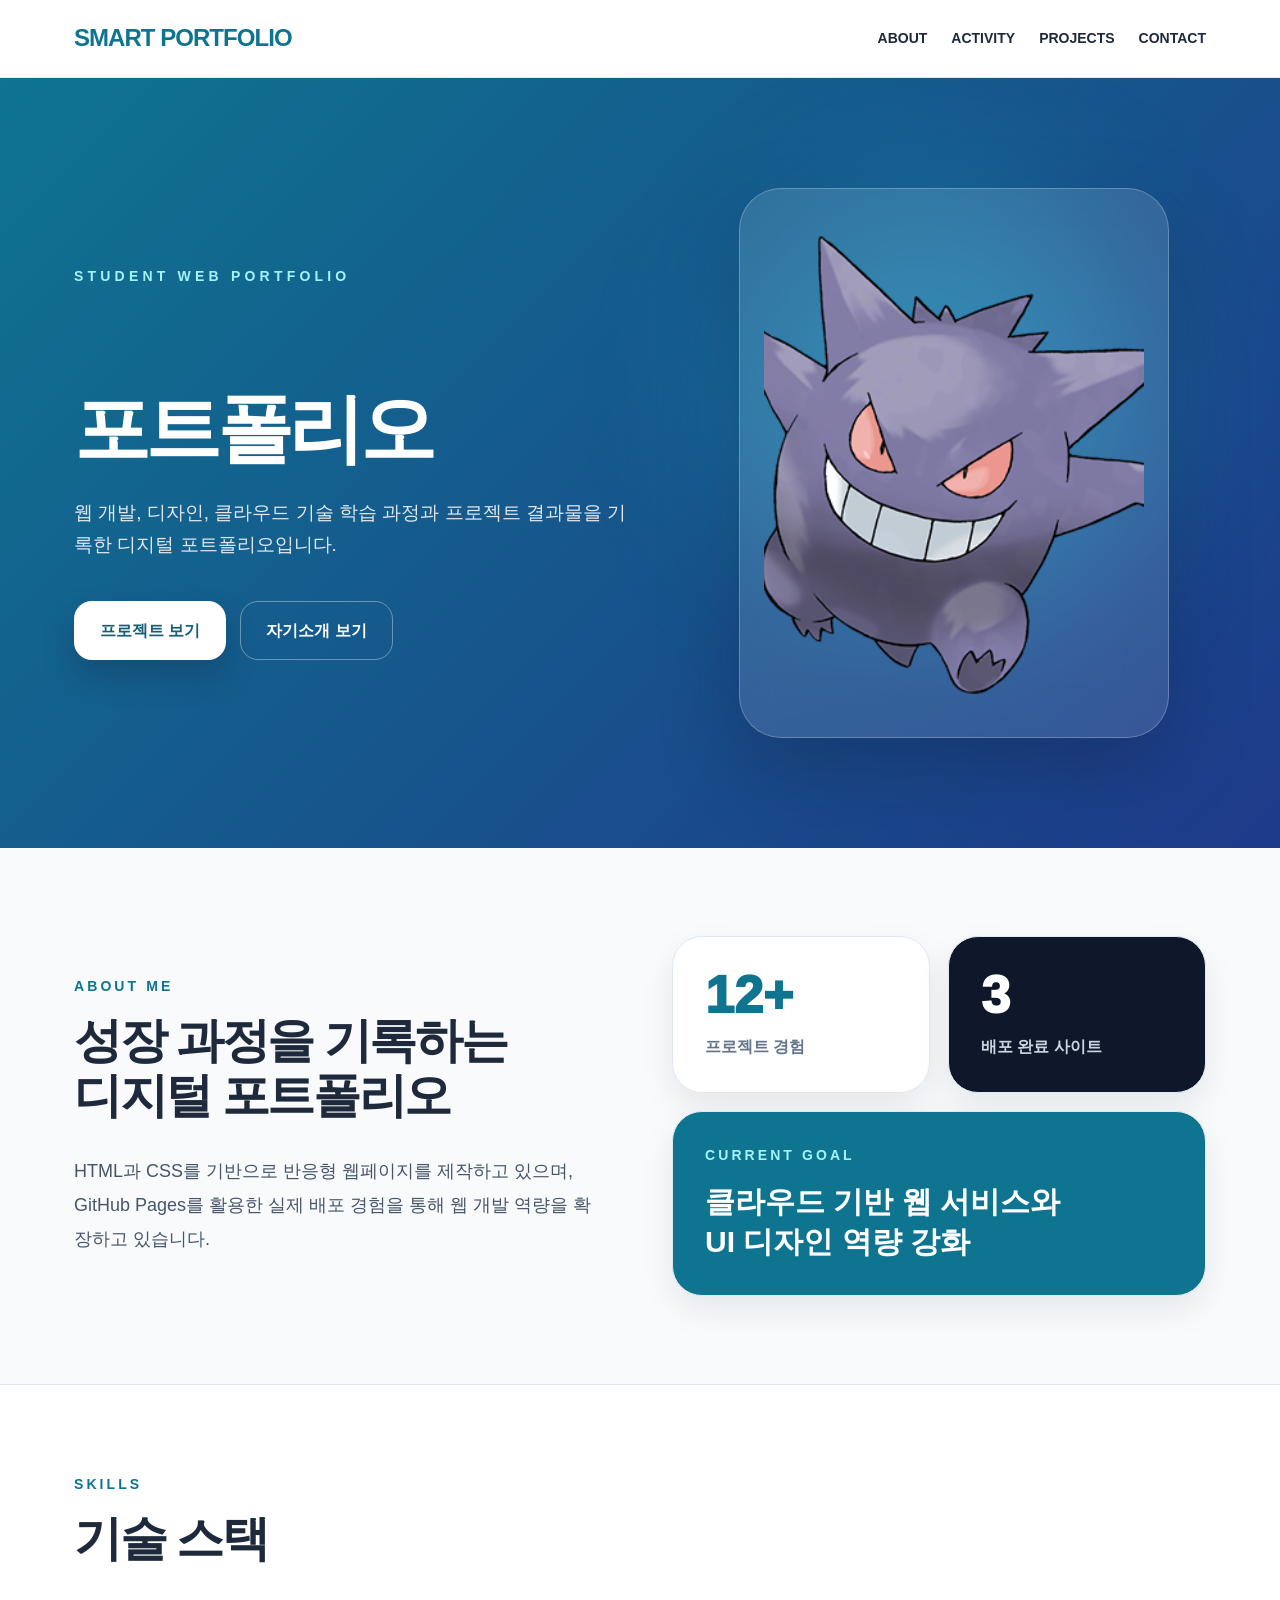
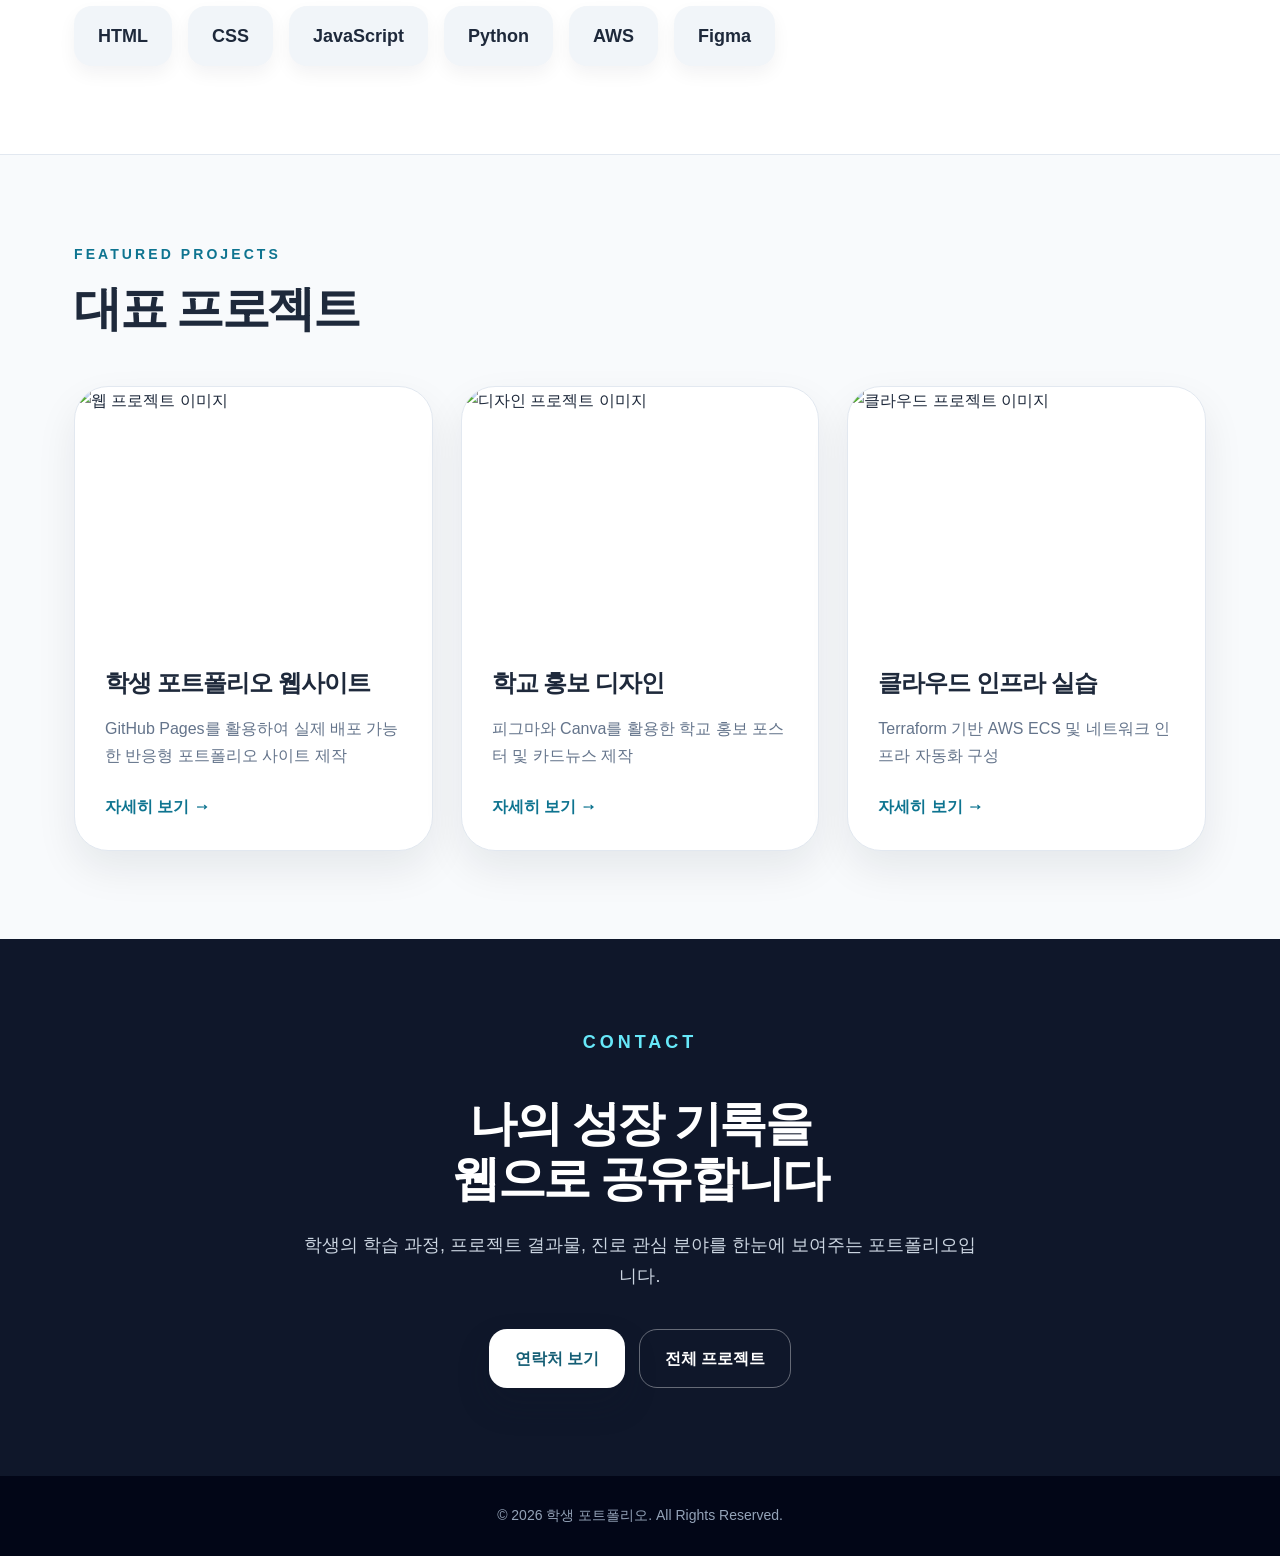
==== index.html @ df146b20 "Add files via upload" ====
<!DOCTYPE html>
<html lang="ko">
<head>
  <meta charset="UTF-8" />
  <meta name="viewport" content="width=device-width, initial-scale=1.0" />
  <title>나만의 포트폴리오</title>
  <link rel="stylesheet" href="css/style.css" />
</head>
<body>
  <header>
  <nav class="nav">
    <a href="index.html" class="logo">SMART PORTFOLIO</a>
    <ul class="menu">
      <li><a href="about.html" class="">ABOUT</a></li>
      <li><a href="activity.html" class="">ACTIVITY</a></li>
      <li><a href="projects.html" class="">PROJECTS</a></li>
      <li><a href="contact.html" class="">CONTACT</a></li>
    </ul>
  </nav>
</header>

  <section class="hero">
    <div class="hero-inner">
      <div>
        <p class="eyebrow">Student Web Portfolio</p>
        <h1><br>포트폴리오</h1>
        <p class="hero-desc">
          웹 개발, 디자인, 클라우드 기술 학습 과정과 프로젝트 결과물을 기록한 디지털 포트폴리오입니다.
        </p>
        <div class="button-group">
          <a href="projects.html" class="btn btn-primary">프로젝트 보기</a>
          <a href="about.html" class="btn btn-secondary">자기소개 보기</a>
        </div>
      </div>
      <div class="hero-card">
        <img src="images/images.png" alt="프로필 이미지">
      </div>
    </div>
  </section>

  <main>
    <section>
      <div class="about-grid">
        <div>
          <p class="section-kicker">About Me</p>
          <h2 class="section-title">성장 과정을 기록하는<br>디지털 포트폴리오</h2>
          <p class="lead">
            HTML과 CSS를 기반으로 반응형 웹페이지를 제작하고 있으며, GitHub Pages를 활용한 실제 배포 경험을 통해 웹 개발 역량을 확장하고 있습니다.
          </p>
        </div>
        <div class="stat-grid">
          <div class="stat-card">
            <div class="stat-number">12+</div>
            <p class="stat-label">프로젝트 경험</p>
          </div>
          <div class="stat-card dark">
            <div class="stat-number">3</div>
            <p class="stat-label">배포 완료 사이트</p>
          </div>
          <div class="stat-card accent">
            <p class="section-kicker" style="color:#a5f3fc;">Current Goal</p>
            <h3 style="font-size:30px; line-height:1.35;">클라우드 기반 웹 서비스와<br>UI 디자인 역량 강화</h3>
          </div>
        </div>
      </div>
    </section>

    <div class="skills-wrap">
      <div class="skills-inner">
        <p class="section-kicker">Skills</p>
        <h2 class="section-title">기술 스택</h2>
        <div class="skills-list">
          <span class="skill">HTML</span>
          <span class="skill">CSS</span>
          <span class="skill">JavaScript</span>
          <span class="skill">Python</span>
          <span class="skill">AWS</span>
          <span class="skill">Figma</span>
        </div>
      </div>
    </div>

    <section>
      <p class="section-kicker">Featured Projects</p>
      <h2 class="section-title">대표 프로젝트</h2>
      <div class="project-grid">
        <article class="project-card">
          <img src="https://images.unsplash.com/photo-1498050108023-c5249f4df085?q=80&w=1200&auto=format&fit=crop" alt="웹 프로젝트 이미지">
          <div class="project-body">
            <h3>학생 포트폴리오 웹사이트</h3>
            <p>GitHub Pages를 활용하여 실제 배포 가능한 반응형 포트폴리오 사이트 제작</p>
            <a href="projects/project1.html" class="project-link">자세히 보기 →</a>
          </div>
        </article>
        <article class="project-card">
          <img src="https://images.unsplash.com/photo-1516321318423-f06f85e504b3?q=80&w=1200&auto=format&fit=crop" alt="디자인 프로젝트 이미지">
          <div class="project-body">
            <h3>학교 홍보 디자인</h3>
            <p>피그마와 Canva를 활용한 학교 홍보 포스터 및 카드뉴스 제작</p>
            <a href="projects/project2.html" class="project-link">자세히 보기 →</a>
          </div>
        </article>
        <article class="project-card">
          <img src="https://images.unsplash.com/photo-1451187580459-43490279c0fa?q=80&w=1200&auto=format&fit=crop" alt="클라우드 프로젝트 이미지">
          <div class="project-body">
            <h3>클라우드 인프라 실습</h3>
            <p>Terraform 기반 AWS ECS 및 네트워크 인프라 자동화 구성</p>
            <a href="projects/project3.html" class="project-link">자세히 보기 →</a>
          </div>
        </article>
      </div>
    </section>
  </main>

  <div class="contact">
    <div class="contact-inner">
      <p class="section-kicker" style="color:#67e8f9;">Contact</p>
      <h2 class="section-title">나의 성장 기록을<br>웹으로 공유합니다</h2>
      <p>학생의 학습 과정, 프로젝트 결과물, 진로 관심 분야를 한눈에 보여주는 포트폴리오입니다.</p>
      <div class="button-group" style="justify-content:center;">
        <a href="contact.html" class="btn btn-primary">연락처 보기</a>
        <a href="projects.html" class="btn btn-secondary">전체 프로젝트</a>
      </div>
    </div>
  </div>

  <footer>
  © 2026 학생 포트폴리오. All Rights Reserved.
</footer>
</body>
</html>
---- css/style.css ----
* {
  box-sizing: border-box;
  margin: 0;
  padding: 0;
}

html {
  scroll-behavior: smooth;
}

body {
  font-family: "Noto Sans KR", "Pretendard", Arial, sans-serif;
  background: #f8fafc;
  color: #1e293b;
  line-height: 1.7;
}

a {
  color: inherit;
  text-decoration: none;
}

img {
  display: block;
  width: 100%;
}

header {
  position: sticky;
  top: 0;
  z-index: 50;
  background: rgba(255, 255, 255, 0.88);
  backdrop-filter: blur(14px);
  border-bottom: 1px solid #e2e8f0;
}

.nav {
  max-width: 1180px;
  margin: 0 auto;
  padding: 18px 24px;
  display: flex;
  justify-content: space-between;
  align-items: center;
  gap: 24px;
}

.logo {
  font-size: 24px;
  font-weight: 900;
  color: #0e7490;
  letter-spacing: -0.04em;
}

.menu {
  display: flex;
  gap: 24px;
  list-style: none;
  font-size: 14px;
  font-weight: 800;
}

.menu a:hover,
.menu a.active {
  color: #0e7490;
}

.hero {
  position: relative;
  overflow: hidden;
  background: linear-gradient(135deg, #0e7490, #1e3a8a);
  color: white;
}

.hero::before {
  content: "";
  position: absolute;
  width: 420px;
  height: 420px;
  border-radius: 999px;
  background: rgba(34, 211, 238, 0.28);
  filter: blur(70px);
  right: 10%;
  top: 15%;
}

.hero-inner {
  position: relative;
  max-width: 1180px;
  margin: 0 auto;
  padding: 110px 24px;
  display: grid;
  grid-template-columns: 1.05fr 0.95fr;
  gap: 72px;
  align-items: center;
}

.eyebrow {
  color: #a5f3fc;
  text-transform: uppercase;
  letter-spacing: 0.3em;
  font-size: 14px;
  font-weight: 800;
  margin-bottom: 20px;
}

.hero h1 {
  font-size: clamp(44px, 7vw, 76px);
  line-height: 1.05;
  font-weight: 950;
  letter-spacing: -0.06em;
  margin-bottom: 28px;
}

.hero-desc {
  max-width: 560px;
  color: #e2e8f0;
  font-size: 19px;
  margin-bottom: 40px;
}

.button-group {
  display: flex;
  flex-wrap: wrap;
  gap: 14px;
}

.btn {
  display: inline-flex;
  align-items: center;
  justify-content: center;
  padding: 15px 25px;
  border-radius: 18px;
  font-weight: 900;
  transition: 0.25s ease;
  border: 1px solid transparent;
}

.btn-primary {
  background: white;
  color: #155e75;
  box-shadow: 0 16px 32px rgba(15, 23, 42, 0.24);
}

.btn-dark {
  background: #0f172a;
  color: white;
}

.btn-secondary {
  border-color: rgba(255, 255, 255, 0.36);
  color: white;
}

.btn-outline {
  border-color: #cbd5e1;
  color: #334155;
  background: white;
}

.btn:hover {
  transform: translateY(-3px);
}

.hero-card {
  position: relative;
  max-width: 430px;
  margin: 0 auto;
  padding: 24px;
  border-radius: 42px;
  background: rgba(255, 255, 255, 0.12);
  border: 1px solid rgba(255, 255, 255, 0.24);
  backdrop-filter: blur(20px);
  box-shadow: 0 30px 80px rgba(15, 23, 42, 0.28);
}

.hero-card img {
  height: 500px;
  object-fit: cover;
  border-radius: 30px;
}

.page-title {
  background: linear-gradient(135deg, #0e7490, #1e3a8a);
  color: white;
}

.page-title-inner {
  max-width: 1180px;
  margin: 0 auto;
  padding: 72px 24px;
}

.page-title h1 {
  font-size: clamp(38px, 5vw, 60px);
  font-weight: 950;
  letter-spacing: -0.05em;
  margin-bottom: 16px;
}

.page-title p {
  color: #dbeafe;
  font-size: 18px;
}

main section,
.section {
  max-width: 1180px;
  margin: 0 auto;
  padding: 88px 24px;
}

.section-kicker {
  color: #0e7490;
  text-transform: uppercase;
  letter-spacing: 0.22em;
  font-size: 14px;
  font-weight: 900;
  margin-bottom: 14px;
}

.section-title {
  font-size: clamp(32px, 4vw, 48px);
  font-weight: 950;
  line-height: 1.15;
  letter-spacing: -0.05em;
  margin-bottom: 30px;
}

.lead {
  color: #475569;
  font-size: 18px;
  line-height: 1.9;
}

.about-grid,
.two-grid {
  display: grid;
  grid-template-columns: 1fr 1fr;
  gap: 64px;
  align-items: center;
}

.card {
  background: white;
  border: 1px solid #e2e8f0;
  border-radius: 30px;
  padding: 32px;
  box-shadow: 0 14px 34px rgba(15, 23, 42, 0.08);
}

.stat-grid {
  display: grid;
  grid-template-columns: 1fr 1fr;
  gap: 18px;
}

.stat-card {
  padding: 32px;
  border-radius: 30px;
  background: white;
  border: 1px solid #e2e8f0;
  box-shadow: 0 14px 34px rgba(15, 23, 42, 0.08);
}

.stat-card.dark {
  background: #0f172a;
  color: white;
}

.stat-card.accent {
  grid-column: 1 / -1;
  background: #0e7490;
  color: white;
}

.stat-number {
  font-size: 52px;
  line-height: 1;
  font-weight: 950;
  color: #0e7490;
  margin-bottom: 12px;
}

.stat-card.dark .stat-number,
.stat-card.accent .stat-number {
  color: white;
}

.stat-label {
  color: #64748b;
  font-weight: 800;
}

.stat-card.dark .stat-label,
.stat-card.accent .stat-label {
  color: #cbd5e1;
}

.skills-wrap {
  max-width: none;
  background: white;
  border-top: 1px solid #e2e8f0;
  border-bottom: 1px solid #e2e8f0;
}

.skills-inner {
  max-width: 1180px;
  margin: 0 auto;
  padding: 88px 24px;
}

.skills-list {
  display: flex;
  flex-wrap: wrap;
  gap: 16px;
  margin-top: 40px;
}

.skill {
  padding: 15px 24px;
  border-radius: 18px;
  background: #f1f5f9;
  color: #1e293b;
  font-size: 18px;
  font-weight: 900;
  box-shadow: 0 8px 18px rgba(15, 23, 42, 0.05);
  transition: 0.25s ease;
}

.skill:hover {
  background: #0e7490;
  color: white;
  transform: translateY(-3px);
}

.project-grid,
.activity-grid {
  display: grid;
  grid-template-columns: repeat(3, 1fr);
  gap: 28px;
  margin-top: 50px;
}

.project-card {
  overflow: hidden;
  border-radius: 34px;
  background: white;
  border: 1px solid #e2e8f0;
  box-shadow: 0 18px 40px rgba(15, 23, 42, 0.08);
  transition: 0.3s ease;
}

.project-card:hover {
  transform: translateY(-8px);
  box-shadow: 0 28px 60px rgba(15, 23, 42, 0.14);
}

.project-card img {
  height: 250px;
  object-fit: cover;
}

.project-body {
  padding: 30px;
}

.project-body h3,
.card h3 {
  font-size: 24px;
  line-height: 1.3;
  letter-spacing: -0.04em;
  margin-bottom: 16px;
}

.project-body p,
.card p {
  color: #64748b;
  margin-bottom: 24px;
}

.project-link {
  color: #0e7490;
  font-weight: 950;
}

.info-list {
  display: grid;
  gap: 14px;
  margin-top: 24px;
}

.info-item {
  display: flex;
  justify-content: space-between;
  gap: 16px;
  padding-bottom: 14px;
  border-bottom: 1px solid #e2e8f0;
}

.info-item strong {
  color: #0e7490;
  min-width: 110px;
}

.timeline {
  display: grid;
  gap: 18px;
  margin-top: 40px;
}

.timeline-item {
  background: white;
  border-left: 6px solid #0e7490;
  border-radius: 22px;
  padding: 26px;
  border-top: 1px solid #e2e8f0;
  border-right: 1px solid #e2e8f0;
  border-bottom: 1px solid #e2e8f0;
  box-shadow: 0 12px 28px rgba(15, 23, 42, 0.06);
}

.timeline-item span {
  display: inline-block;
  color: #0e7490;
  font-weight: 900;
  margin-bottom: 8px;
}

.detail-image {
  border-radius: 34px;
  overflow: hidden;
  box-shadow: 0 20px 46px rgba(15, 23, 42, 0.12);
}

.detail-image img {
  height: 420px;
  object-fit: cover;
}

.badge-list {
  display: flex;
  flex-wrap: wrap;
  gap: 10px;
  margin: 22px 0;
}

.badge {
  background: #e0f2fe;
  color: #075985;
  border-radius: 999px;
  padding: 8px 14px;
  font-weight: 900;
  font-size: 14px;
}

.contact {
  max-width: none;
  background: #0f172a;
  color: white;
}

.contact-inner {
  max-width: 1180px;
  margin: 0 auto;
  padding: 88px 24px;
  text-align: center;
}

.contact .section-title {
  margin-bottom: 24px;
}

.contact p {
  color: #cbd5e1;
  max-width: 680px;
  margin: 0 auto 38px;
  font-size: 18px;
}

footer {
  background: #020617;
  color: #94a3b8;
  text-align: center;
  padding: 28px 16px;
  font-size: 14px;
}

@media (max-width: 900px) {
  .hero-inner,
  .about-grid,
  .two-grid,
  .project-grid,
  .activity-grid {
    grid-template-columns: 1fr;
  }

  .hero-inner {
    padding: 80px 24px;
  }

  .hero-card img {
    height: 420px;
  }

  .menu {
    gap: 14px;
    flex-wrap: wrap;
    justify-content: flex-end;
  }
}

@media (max-width: 560px) {
  .nav {
    align-items: flex-start;
    flex-direction: column;
  }

  .menu {
    justify-content: flex-start;
  }

  .hero-inner,
  main section,
  .section,
  .skills-inner,
  .contact-inner,
  .page-title-inner {
    padding-left: 18px;
    padding-right: 18px;
  }

  .hero-card img,
  .detail-image img {
    height: 340px;
  }

  .stat-grid {
    grid-template-columns: 1fr;
  }

  .stat-card.accent {
    grid-column: auto;
  }

  .info-item {
    flex-direction: column;
    gap: 4px;
  }
}
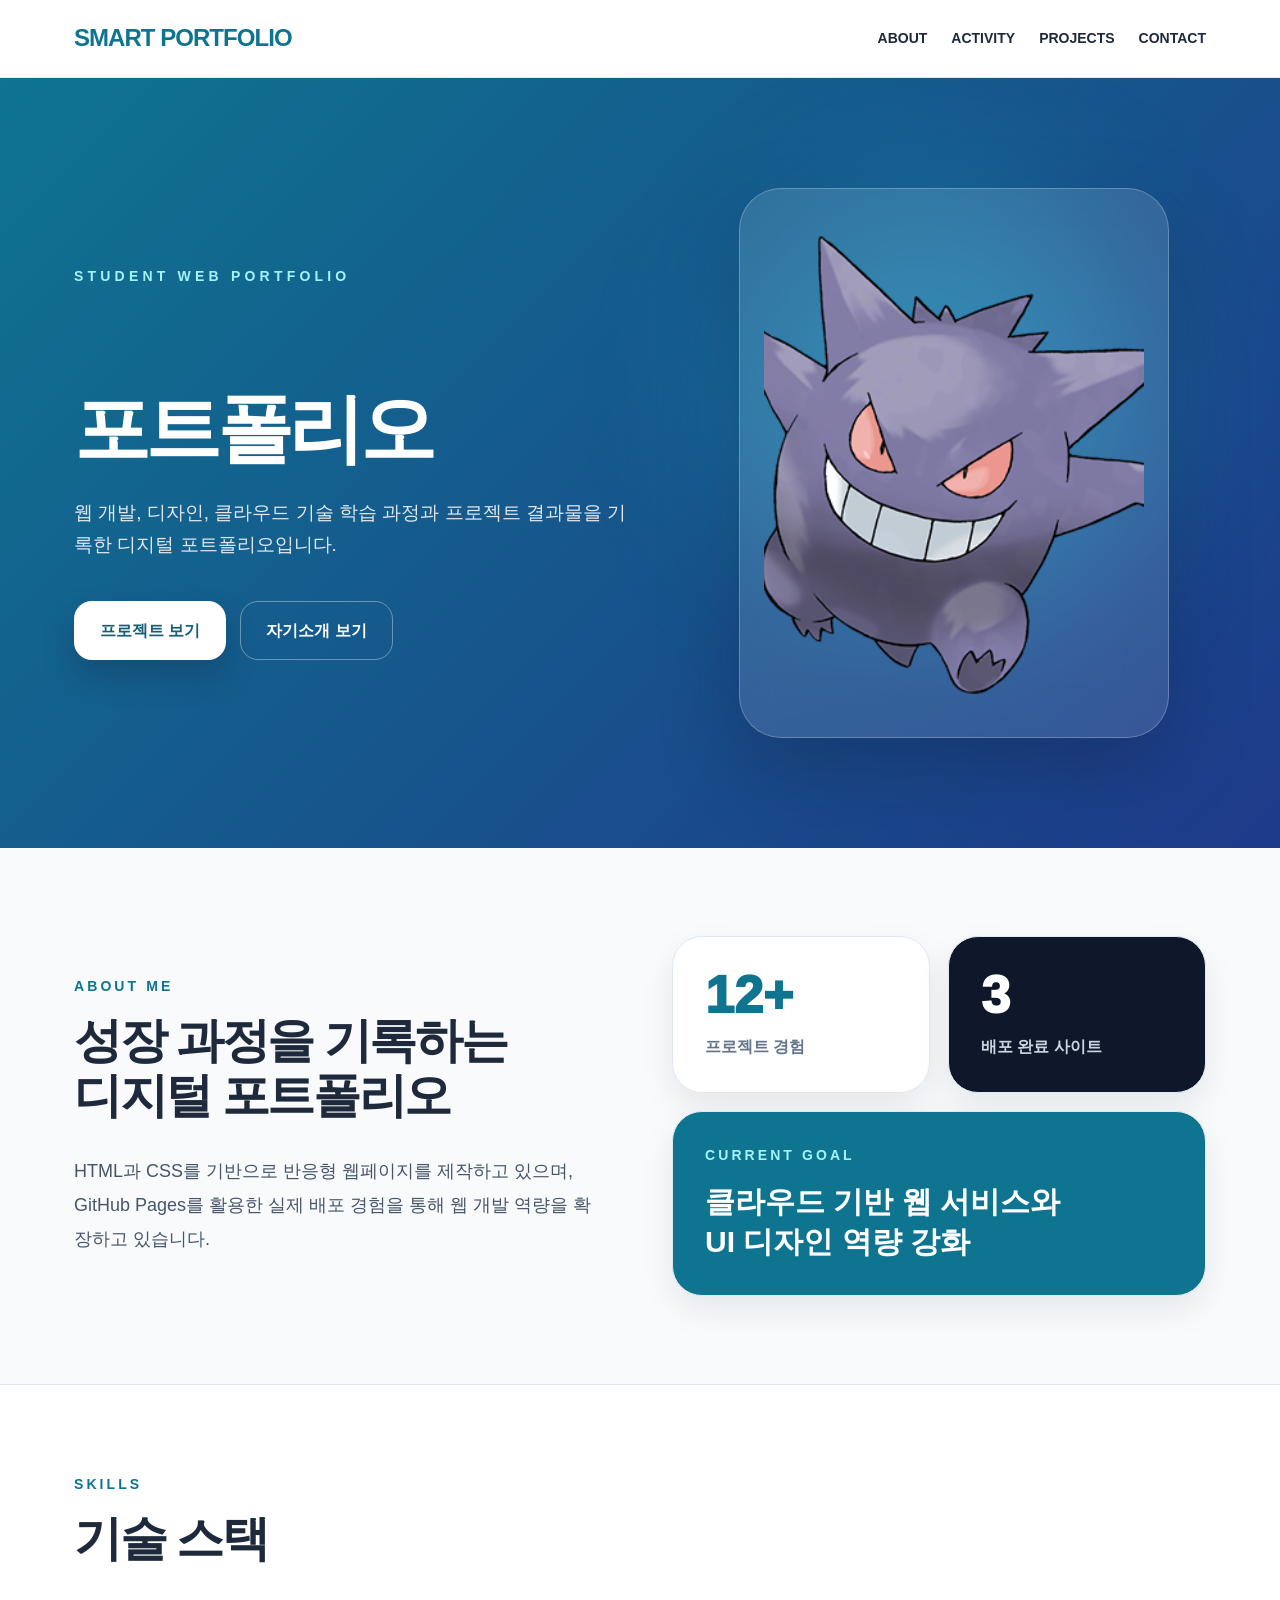
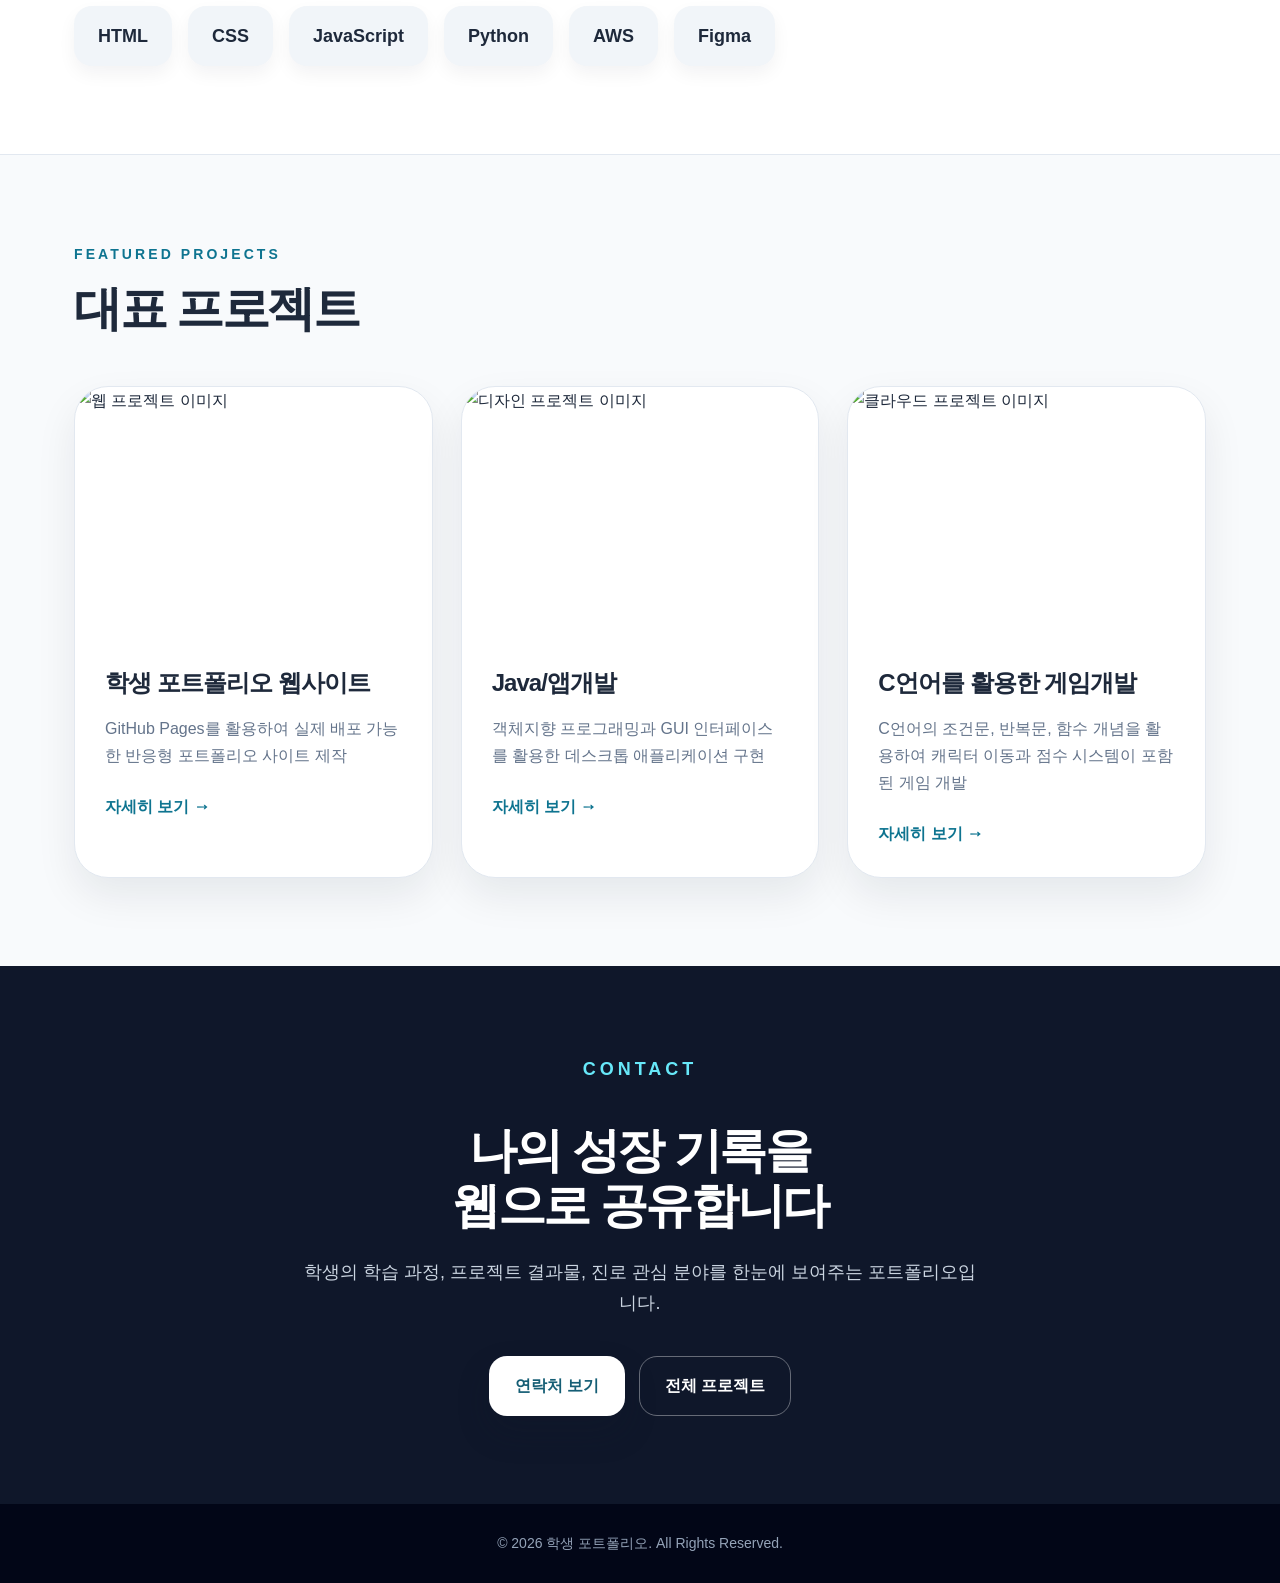
==== commit d0c56029: "Add files via upload" ====
--- a/index.html
+++ b/index.html
@@ -93,18 +93,18 @@
           </div>
         </article>
         <article class="project-card">
-          <img src="https://images.unsplash.com/photo-1516321318423-f06f85e504b3?q=80&w=1200&auto=format&fit=crop" alt="디자인 프로젝트 이미지">
+          <img src="images/" alt="디자인 프로젝트 이미지">
           <div class="project-body">
-            <h3>학교 홍보 디자인</h3>
-            <p>피그마와 Canva를 활용한 학교 홍보 포스터 및 카드뉴스 제작</p>
+            <h3>Java/앱개발</h3>
+            <p>객체지향 프로그래밍과 GUI 인터페이스를 활용한 데스크톱 애플리케이션 구현</p>
             <a href="projects/project2.html" class="project-link">자세히 보기 →</a>
           </div>
         </article>
         <article class="project-card">
           <img src="https://images.unsplash.com/photo-1451187580459-43490279c0fa?q=80&w=1200&auto=format&fit=crop" alt="클라우드 프로젝트 이미지">
           <div class="project-body">
-            <h3>클라우드 인프라 실습</h3>
-            <p>Terraform 기반 AWS ECS 및 네트워크 인프라 자동화 구성</p>
+            <h3>C언어를 활용한 게임개발</h3>
+            <p>C언어의 조건문, 반복문, 함수 개념을 활용하여 캐릭터 이동과 점수 시스템이 포함된 게임 개발</p>
             <a href="projects/project3.html" class="project-link">자세히 보기 →</a>
           </div>
         </article>
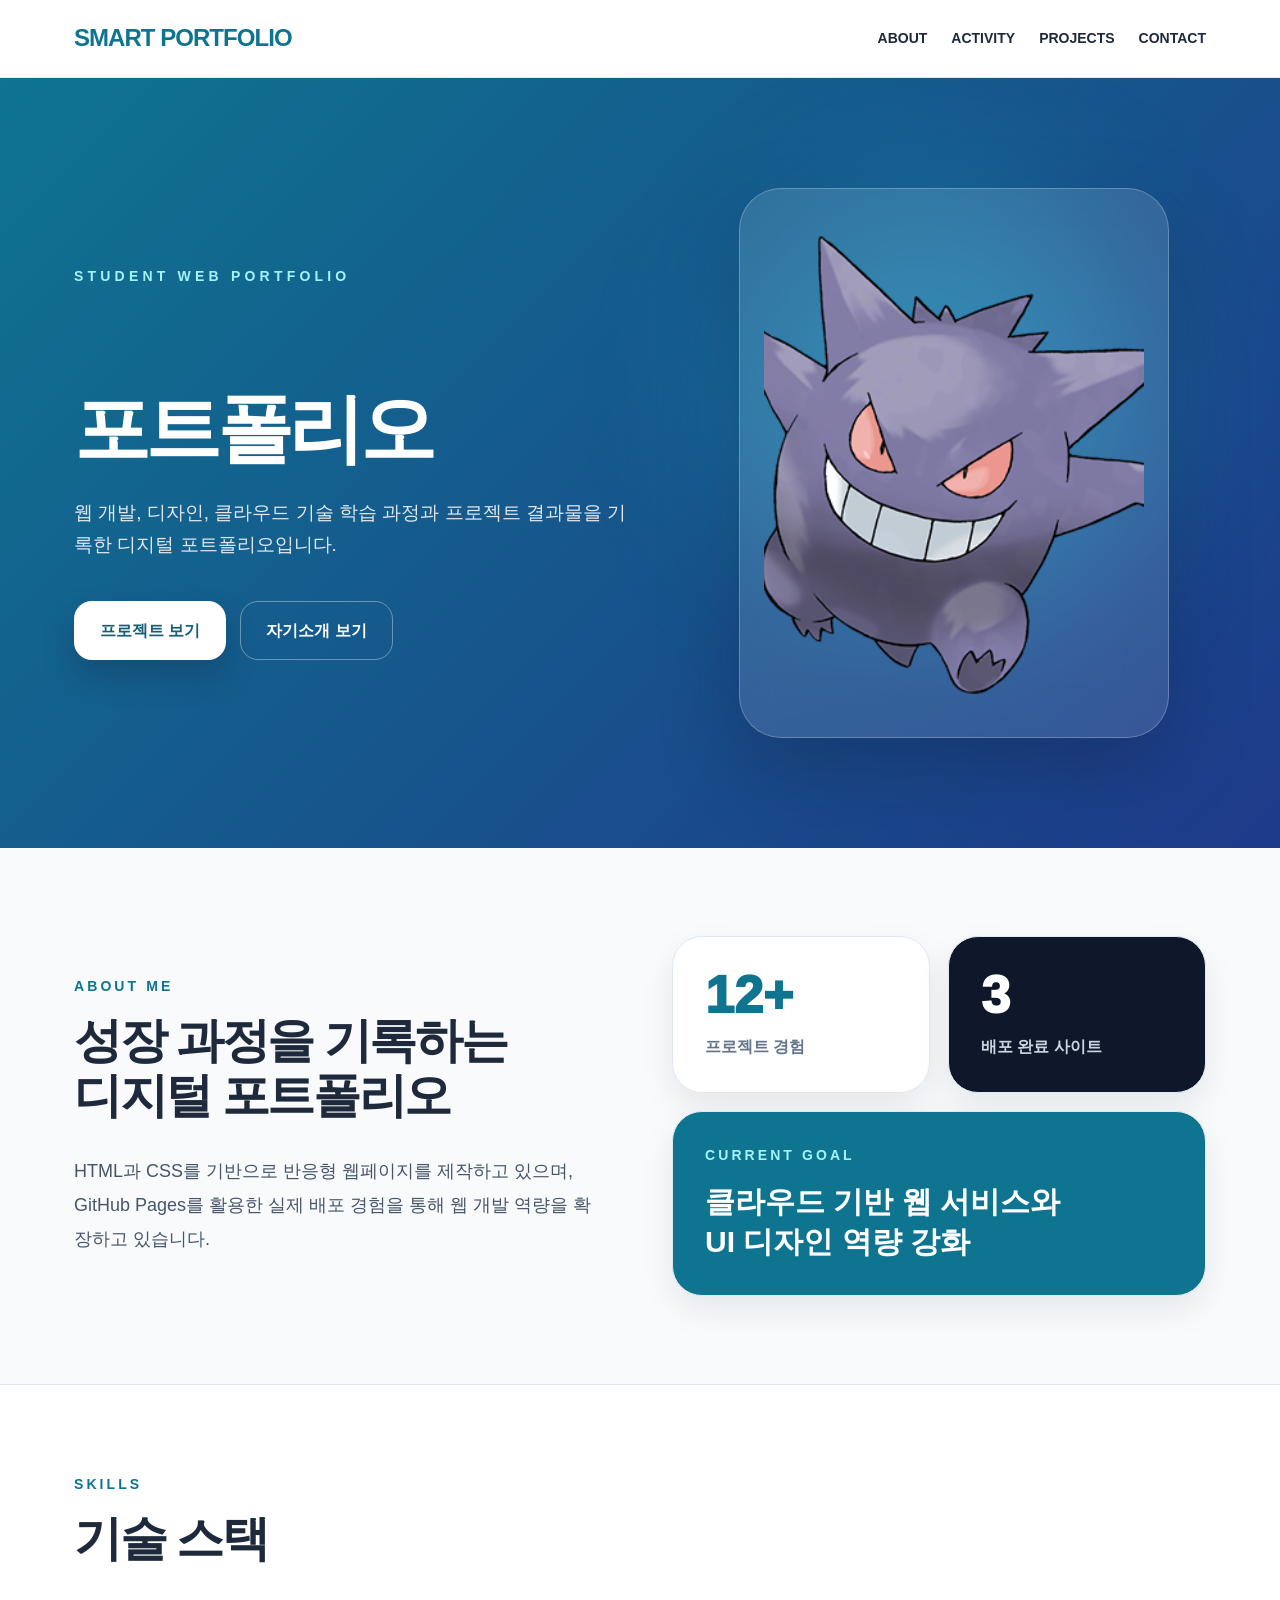
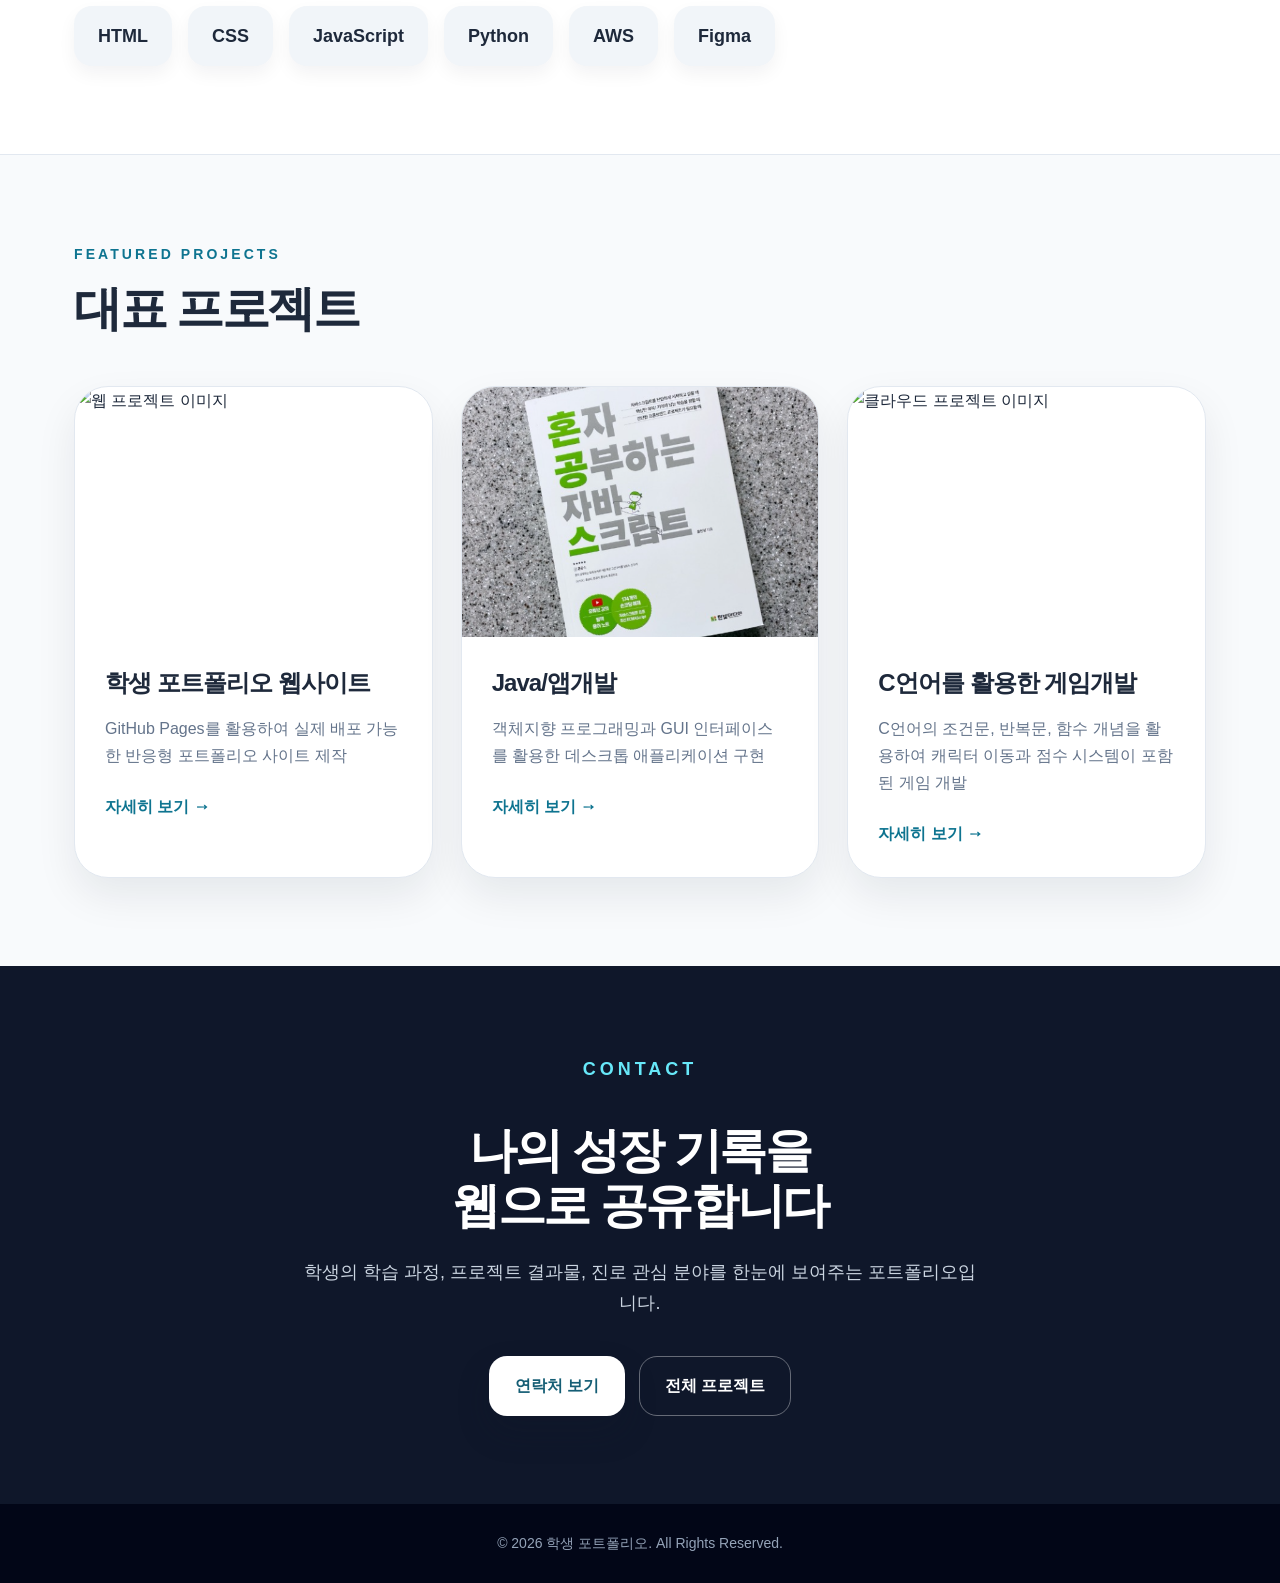
==== commit 90b47d5f: "Add files via upload" ====
--- a/index.html
+++ b/index.html
@@ -93,7 +93,7 @@
           </div>
         </article>
         <article class="project-card">
-          <img src="images/" alt="디자인 프로젝트 이미지">
+          <img src="images/imagee.png" alt="디자인 프로젝트 이미지">
           <div class="project-body">
             <h3>Java/앱개발</h3>
             <p>객체지향 프로그래밍과 GUI 인터페이스를 활용한 데스크톱 애플리케이션 구현</p>
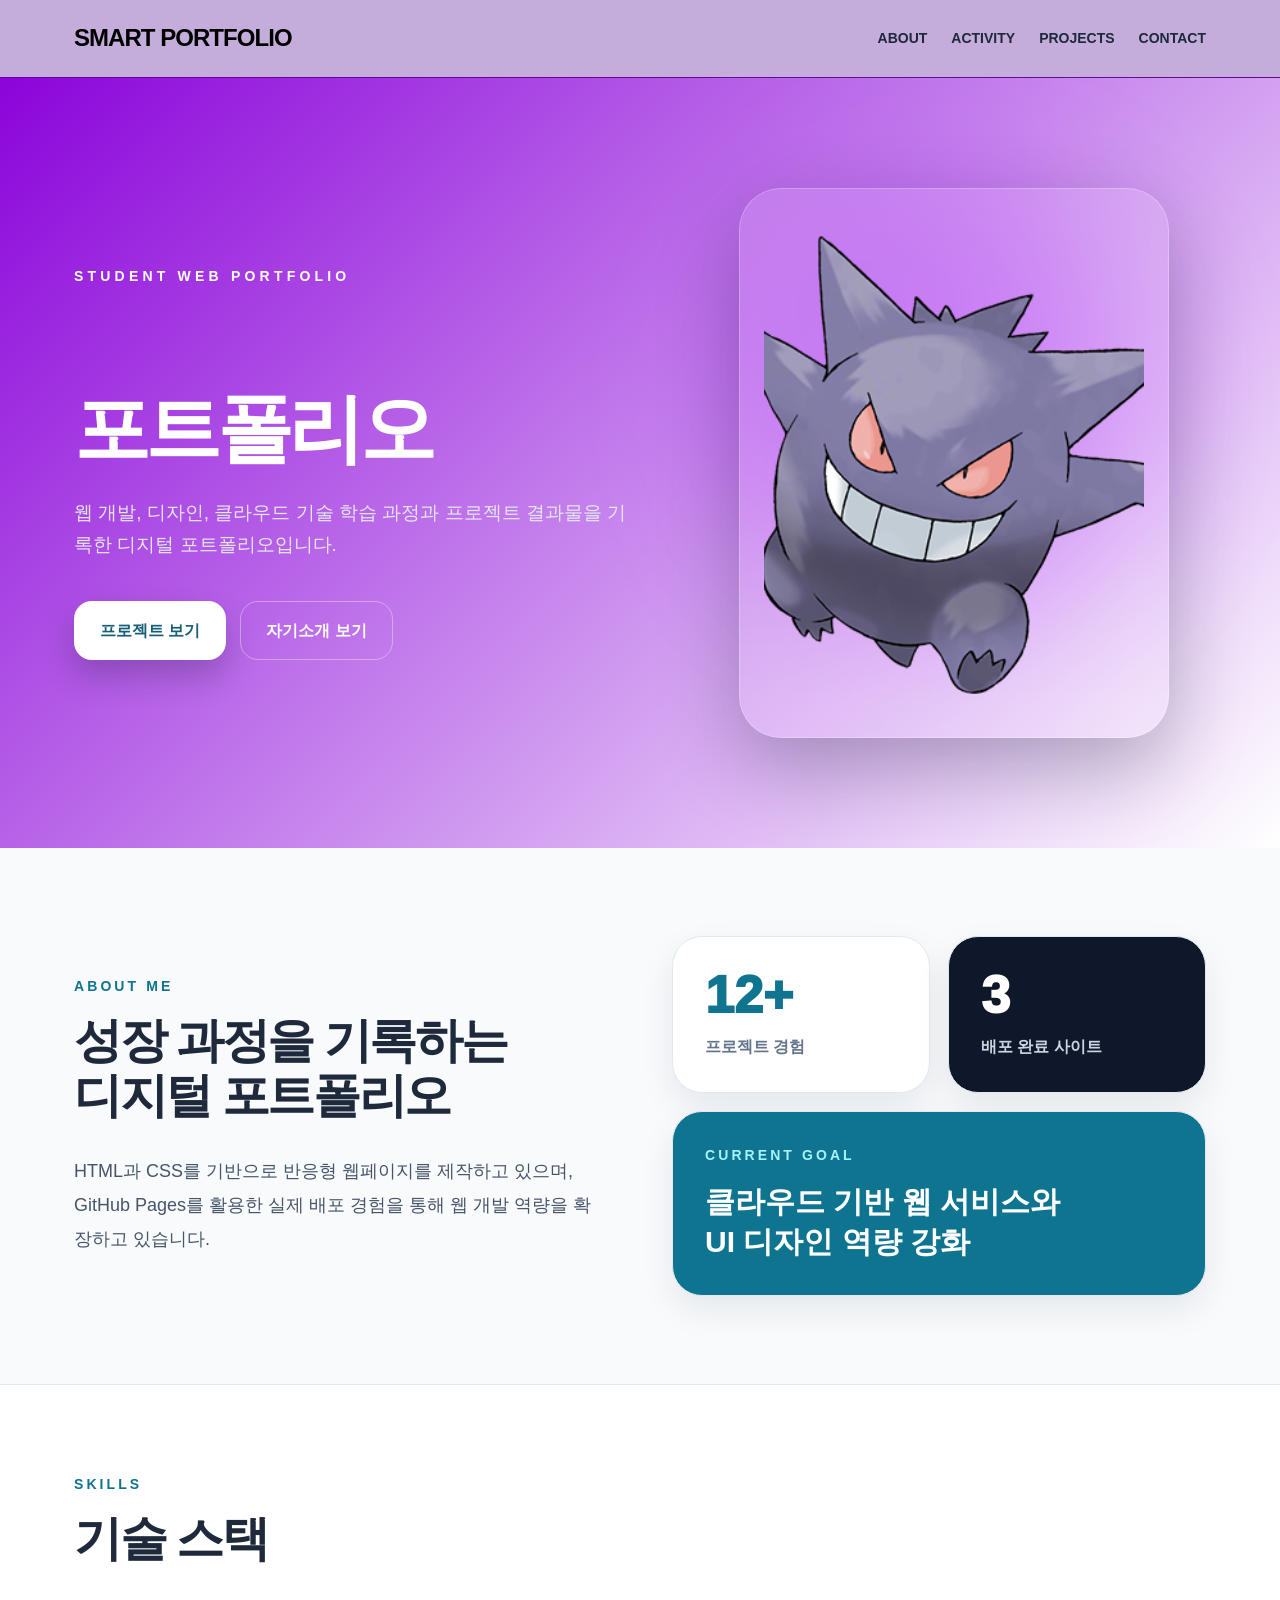
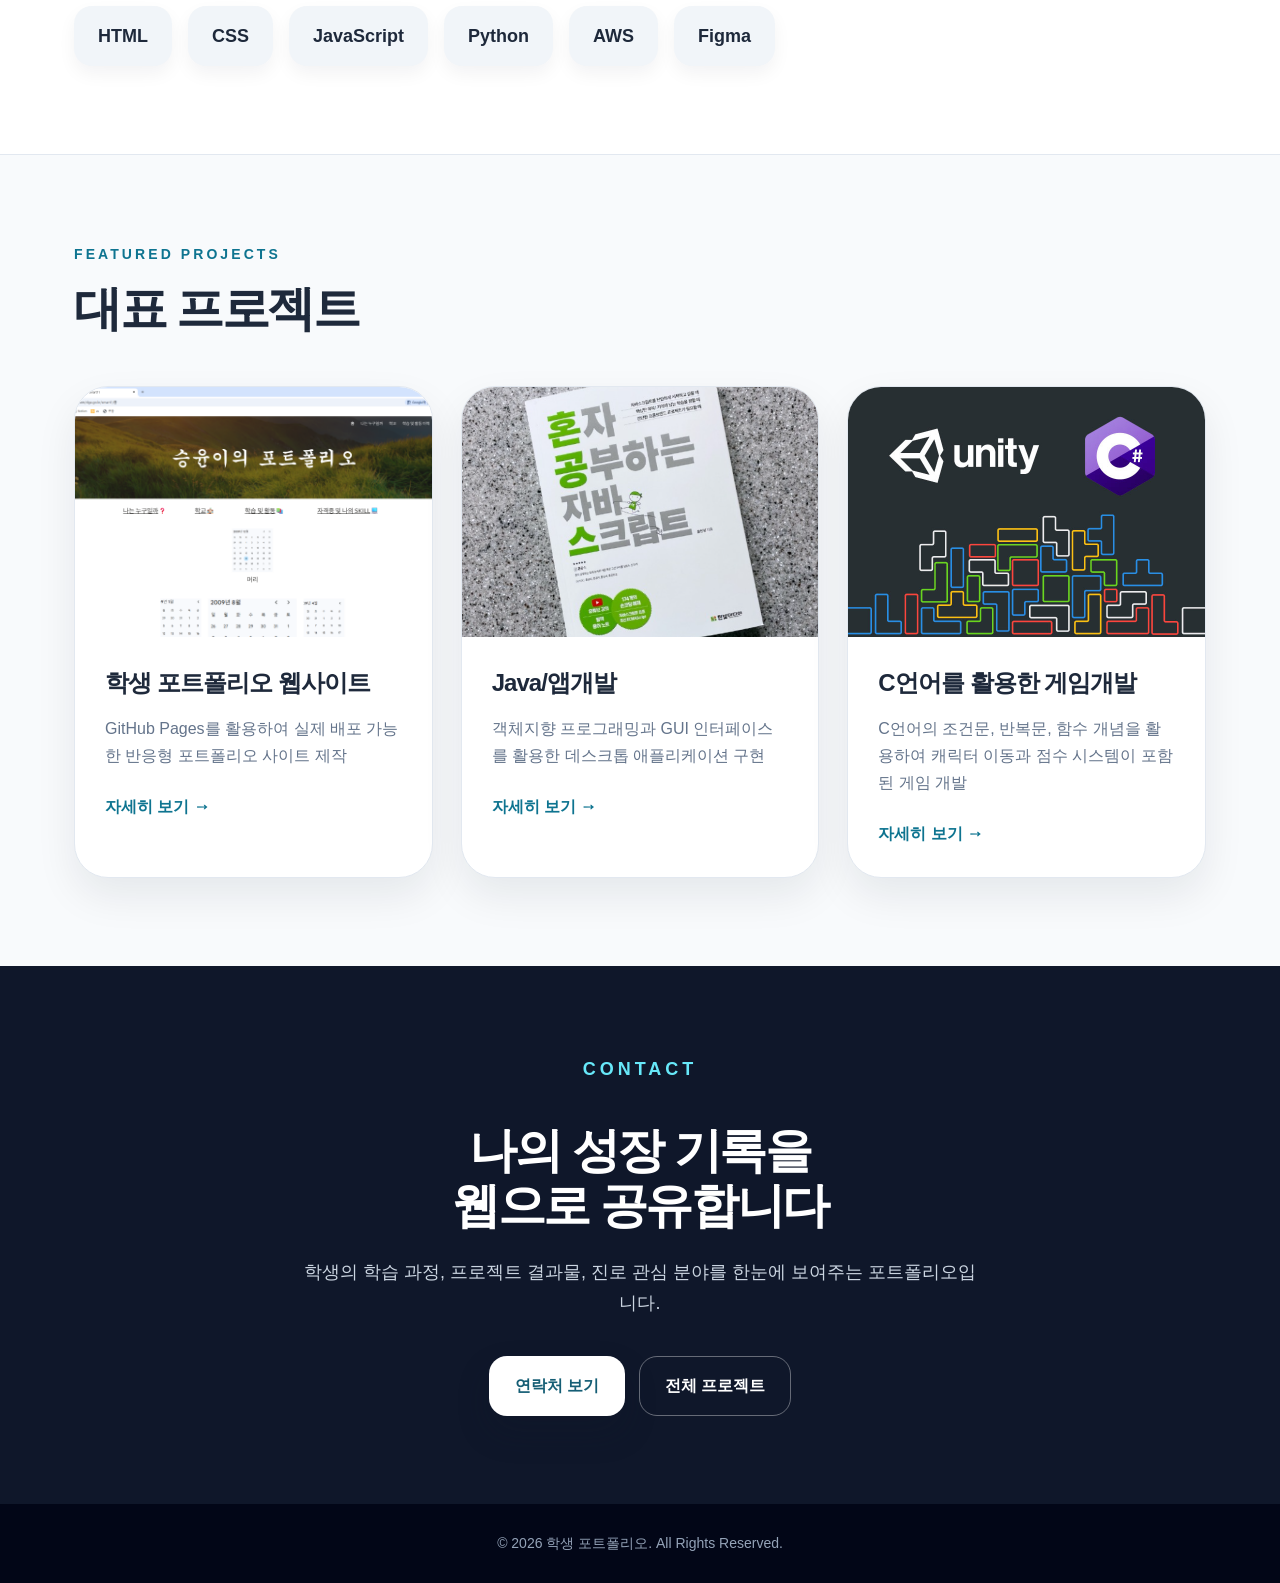
==== commit f9cc2ad8: "Add files via upload" ====
--- a/index.html
+++ b/index.html
@@ -85,7 +85,7 @@
       <h2 class="section-title">대표 프로젝트</h2>
       <div class="project-grid">
         <article class="project-card">
-          <img src="https://images.unsplash.com/photo-1498050108023-c5249f4df085?q=80&w=1200&auto=format&fit=crop" alt="웹 프로젝트 이미지">
+          <img src="images/image03.png" alt="웹 프로젝트 이미지">
           <div class="project-body">
             <h3>학생 포트폴리오 웹사이트</h3>
             <p>GitHub Pages를 활용하여 실제 배포 가능한 반응형 포트폴리오 사이트 제작</p>
@@ -101,7 +101,7 @@
           </div>
         </article>
         <article class="project-card">
-          <img src="https://images.unsplash.com/photo-1451187580459-43490279c0fa?q=80&w=1200&auto=format&fit=crop" alt="클라우드 프로젝트 이미지">
+          <img src="images/image02.jpg" alt="클라우드 프로젝트 이미지">
           <div class="project-body">
             <h3>C언어를 활용한 게임개발</h3>
             <p>C언어의 조건문, 반복문, 함수 개념을 활용하여 캐릭터 이동과 점수 시스템이 포함된 게임 개발</p>
--- a/css/style.css
+++ b/css/style.css
@@ -29,9 +29,9 @@
   position: sticky;
   top: 0;
   z-index: 50;
-  background: rgba(255, 255, 255, 0.88);
+  background: rgba(190, 162, 214, 0.88);
   backdrop-filter: blur(14px);
-  border-bottom: 1px solid #e2e8f0;
+  border-bottom: 1px solid #6a009b;
 }
 
 .nav {
@@ -47,7 +47,7 @@
 .logo {
   font-size: 24px;
   font-weight: 900;
-  color: #0e7490;
+  color: #000000;
   letter-spacing: -0.04em;
 }
 
@@ -61,14 +61,14 @@
 
 .menu a:hover,
 .menu a.active {
-  color: #0e7490;
+  color: #ffffff;
 }
 
 .hero {
   position: relative;
   overflow: hidden;
-  background: linear-gradient(135deg, #0e7490, #1e3a8a);
-  color: white;
+  background: linear-gradient(135deg, #8b04da, #ffffff);
+  color: rgb(255, 255, 255);
 }
 
 .hero::before {
@@ -77,7 +77,7 @@
   width: 420px;
   height: 420px;
   border-radius: 999px;
-  background: rgba(34, 211, 238, 0.28);
+  background: rgba(162, 0, 255, 0.28);
   filter: blur(70px);
   right: 10%;
   top: 15%;
@@ -95,7 +95,7 @@
 }
 
 .eyebrow {
-  color: #a5f3fc;
+  color: #ffffff;
   text-transform: uppercase;
   letter-spacing: 0.3em;
   font-size: 14px;
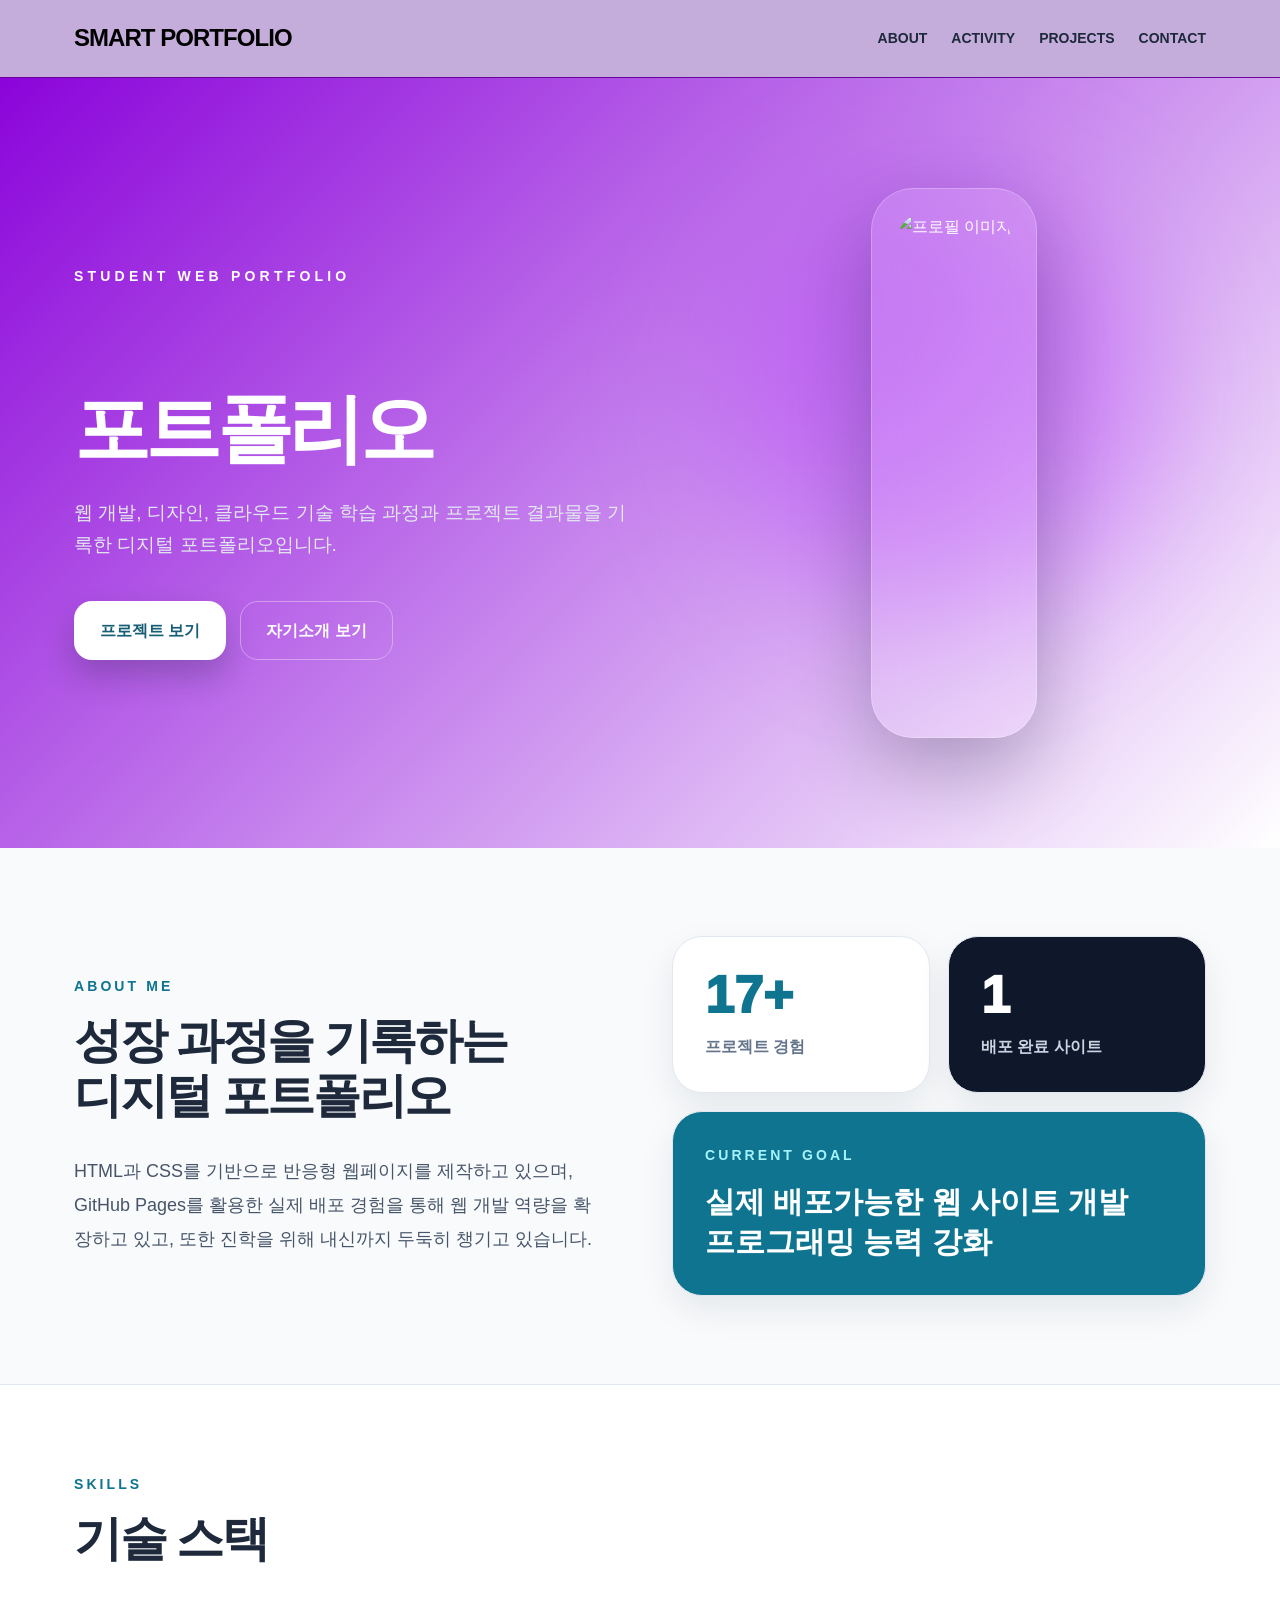
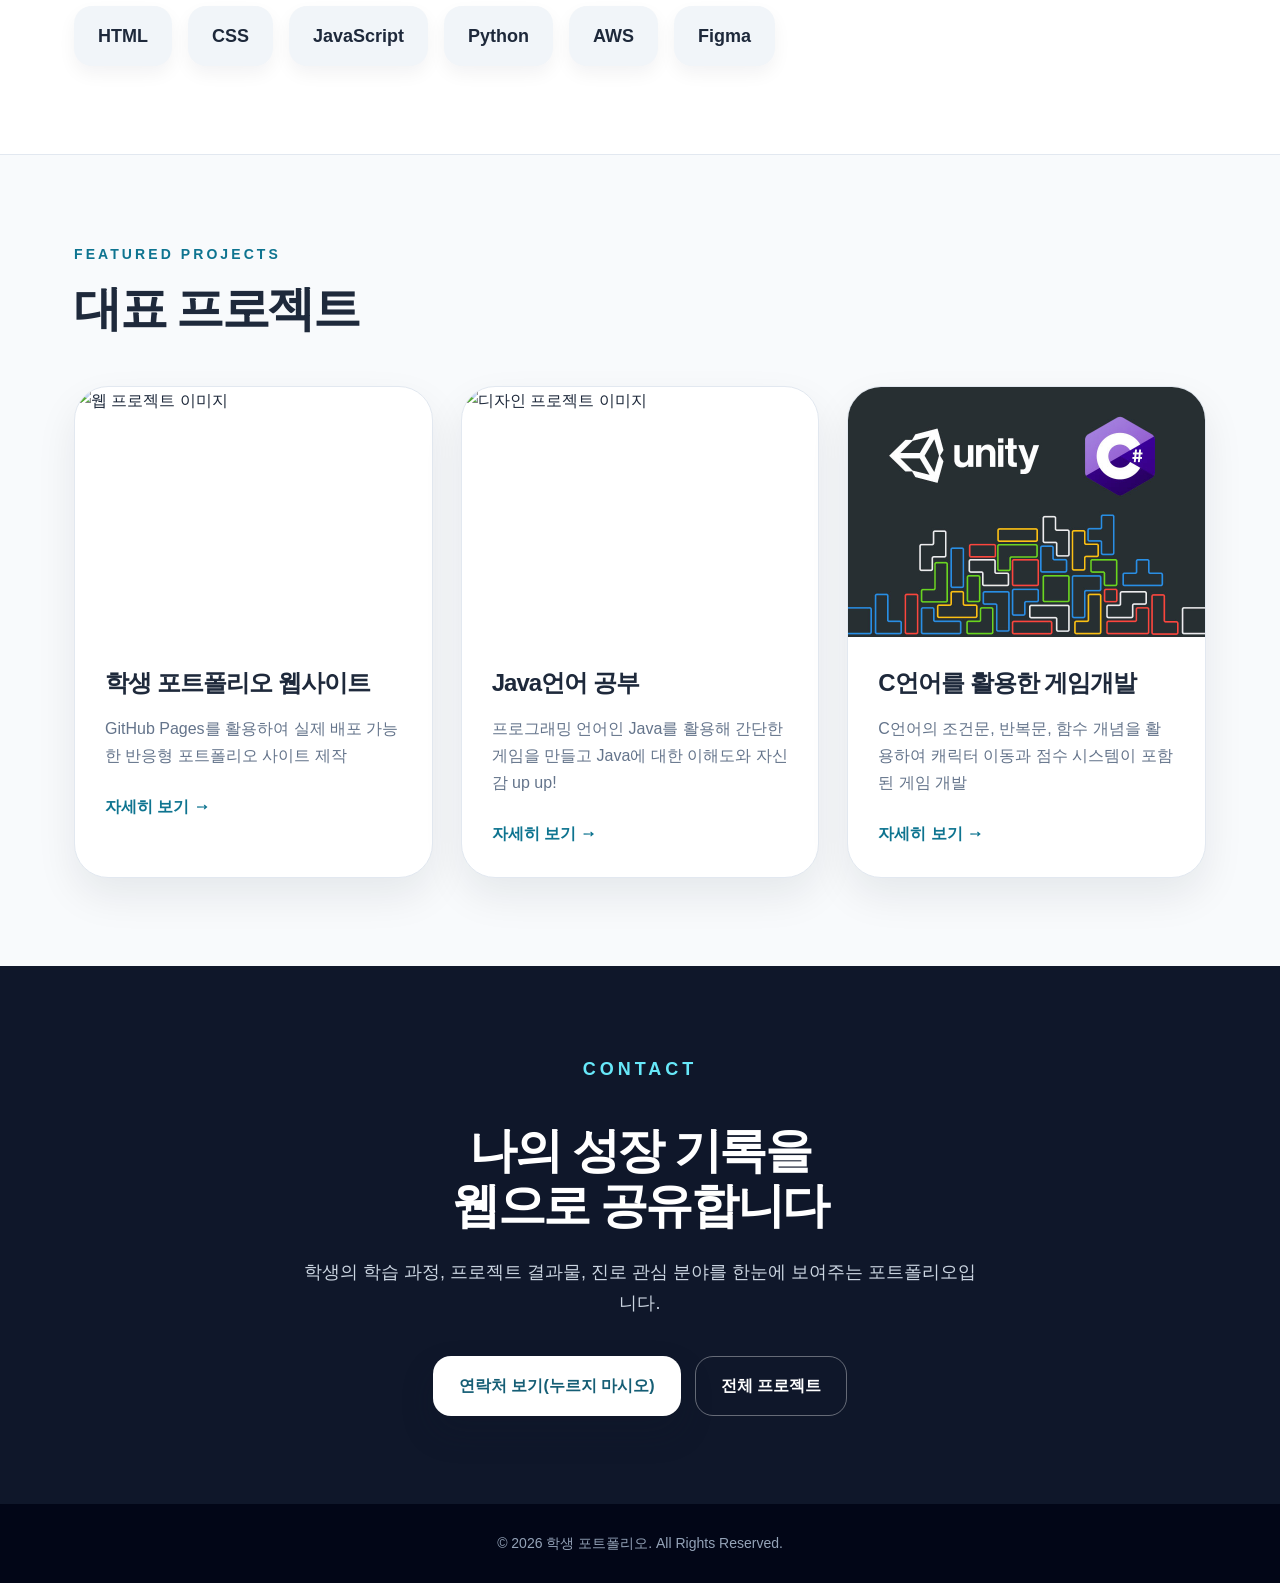
==== commit 9014b757: "Add files via upload" ====
--- a/index.html
+++ b/index.html
@@ -33,7 +33,7 @@
         </div>
       </div>
       <div class="hero-card">
-        <img src="images/images.png" alt="프로필 이미지">
+        <img src="images/image08.png" alt="프로필 이미지">
       </div>
     </div>
   </section>
@@ -45,21 +45,21 @@
           <p class="section-kicker">About Me</p>
           <h2 class="section-title">성장 과정을 기록하는<br>디지털 포트폴리오</h2>
           <p class="lead">
-            HTML과 CSS를 기반으로 반응형 웹페이지를 제작하고 있으며, GitHub Pages를 활용한 실제 배포 경험을 통해 웹 개발 역량을 확장하고 있습니다.
+            HTML과 CSS를 기반으로 반응형 웹페이지를 제작하고 있으며, GitHub Pages를 활용한 실제 배포 경험을 통해 웹 개발 역량을 확장하고 있고, 또한 진학을 위해 내신까지 두둑히 챙기고 있습니다.
           </p>
         </div>
         <div class="stat-grid">
           <div class="stat-card">
-            <div class="stat-number">12+</div>
+            <div class="stat-number">17+</div>
             <p class="stat-label">프로젝트 경험</p>
           </div>
           <div class="stat-card dark">
-            <div class="stat-number">3</div>
+            <div class="stat-number">1</div>
             <p class="stat-label">배포 완료 사이트</p>
           </div>
           <div class="stat-card accent">
             <p class="section-kicker" style="color:#a5f3fc;">Current Goal</p>
-            <h3 style="font-size:30px; line-height:1.35;">클라우드 기반 웹 서비스와<br>UI 디자인 역량 강화</h3>
+            <h3 style="font-size:30px; line-height:1.35;">실제 배포가능한 웹 사이트 개발<br>프로그래밍 능력 강화</h3>
           </div>
         </div>
       </div>
@@ -85,7 +85,7 @@
       <h2 class="section-title">대표 프로젝트</h2>
       <div class="project-grid">
         <article class="project-card">
-          <img src="images/image03.png" alt="웹 프로젝트 이미지">
+          <img src="images/image04.png" alt="웹 프로젝트 이미지">
           <div class="project-body">
             <h3>학생 포트폴리오 웹사이트</h3>
             <p>GitHub Pages를 활용하여 실제 배포 가능한 반응형 포트폴리오 사이트 제작</p>
@@ -93,10 +93,10 @@
           </div>
         </article>
         <article class="project-card">
-          <img src="images/imagee.png" alt="디자인 프로젝트 이미지">
+          <img src="images/image07.png" alt="디자인 프로젝트 이미지">
           <div class="project-body">
-            <h3>Java/앱개발</h3>
-            <p>객체지향 프로그래밍과 GUI 인터페이스를 활용한 데스크톱 애플리케이션 구현</p>
+            <h3>Java언어 공부</h3>
+            <p>프로그래밍 언어인 Java를 활용해 간단한 게임을 만들고 Java에 대한 이해도와 자신감 up up!</p>
             <a href="projects/project2.html" class="project-link">자세히 보기 →</a>
           </div>
         </article>
@@ -118,7 +118,7 @@
       <h2 class="section-title">나의 성장 기록을<br>웹으로 공유합니다</h2>
       <p>학생의 학습 과정, 프로젝트 결과물, 진로 관심 분야를 한눈에 보여주는 포트폴리오입니다.</p>
       <div class="button-group" style="justify-content:center;">
-        <a href="contact.html" class="btn btn-primary">연락처 보기</a>
+        <a href="contact.html" class="btn btn-primary">연락처 보기(누르지 마시오)</a>
         <a href="projects.html" class="btn btn-secondary">전체 프로젝트</a>
       </div>
     </div>
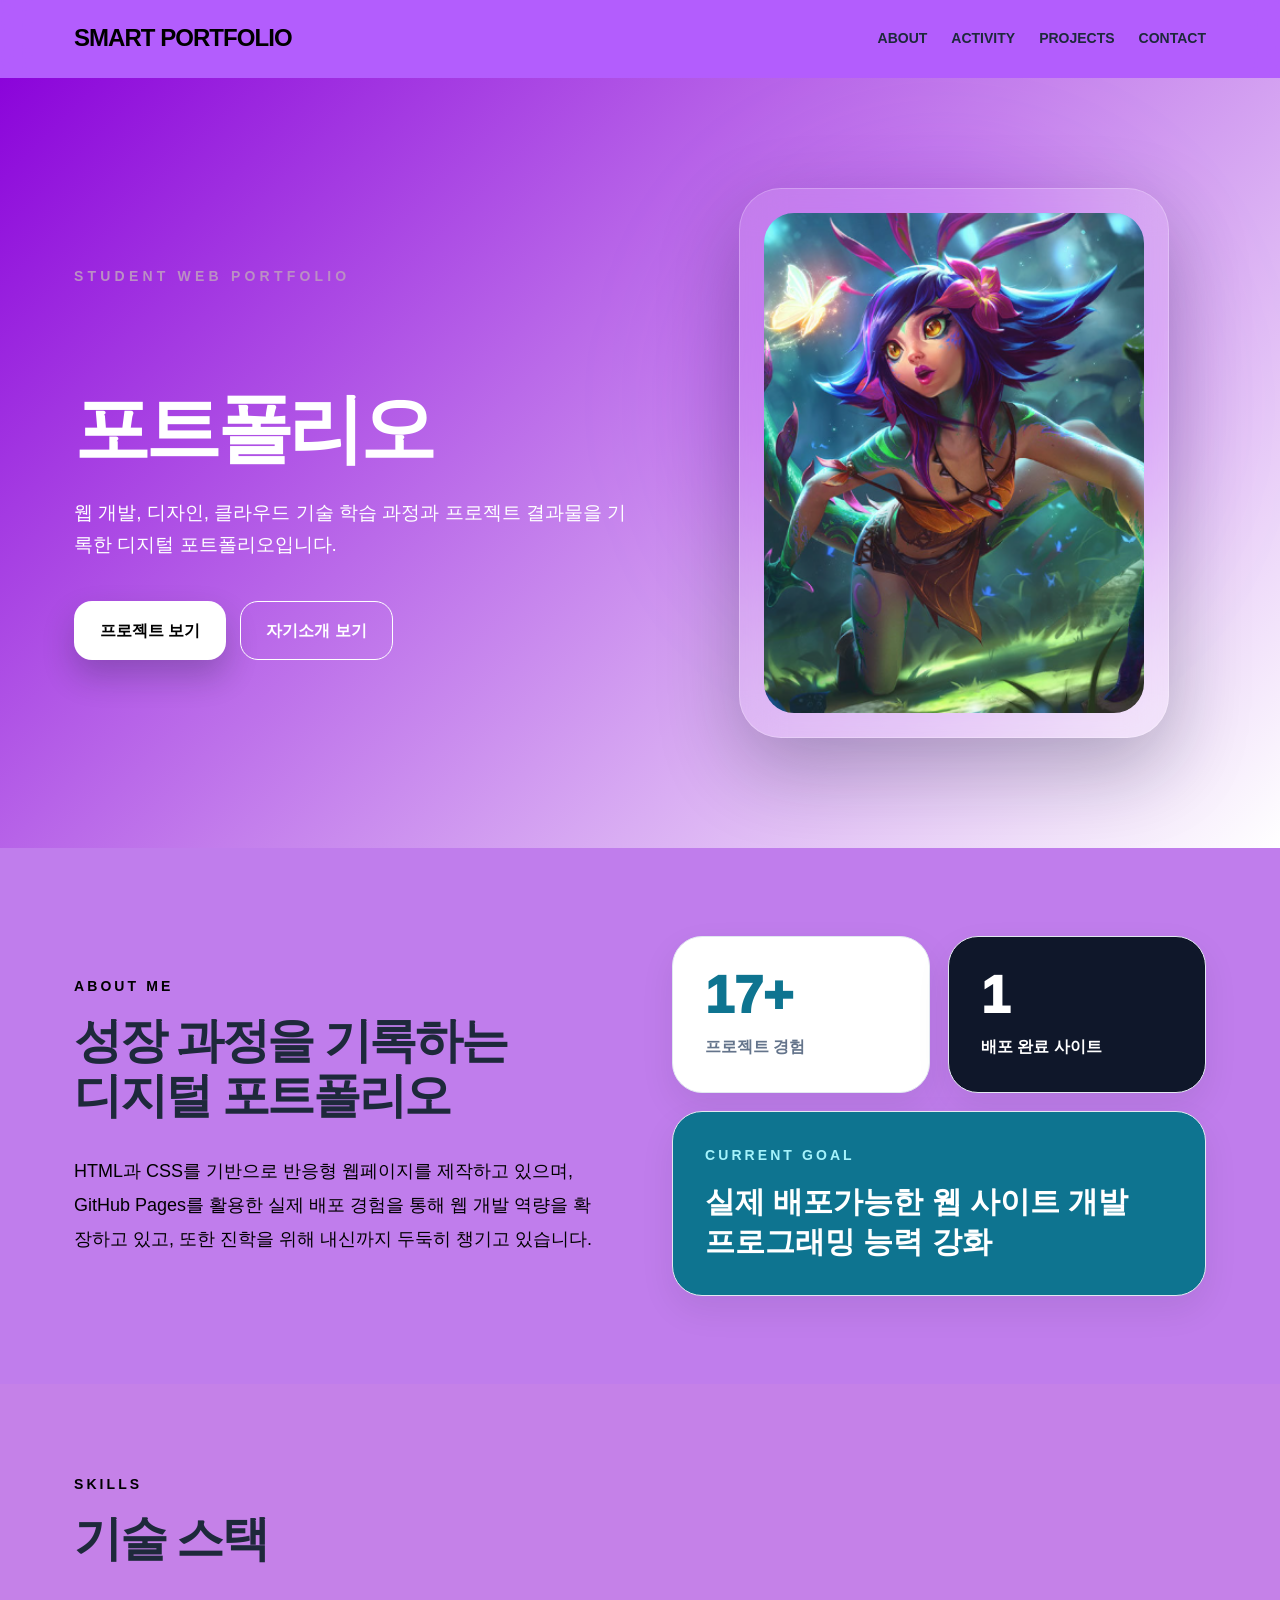
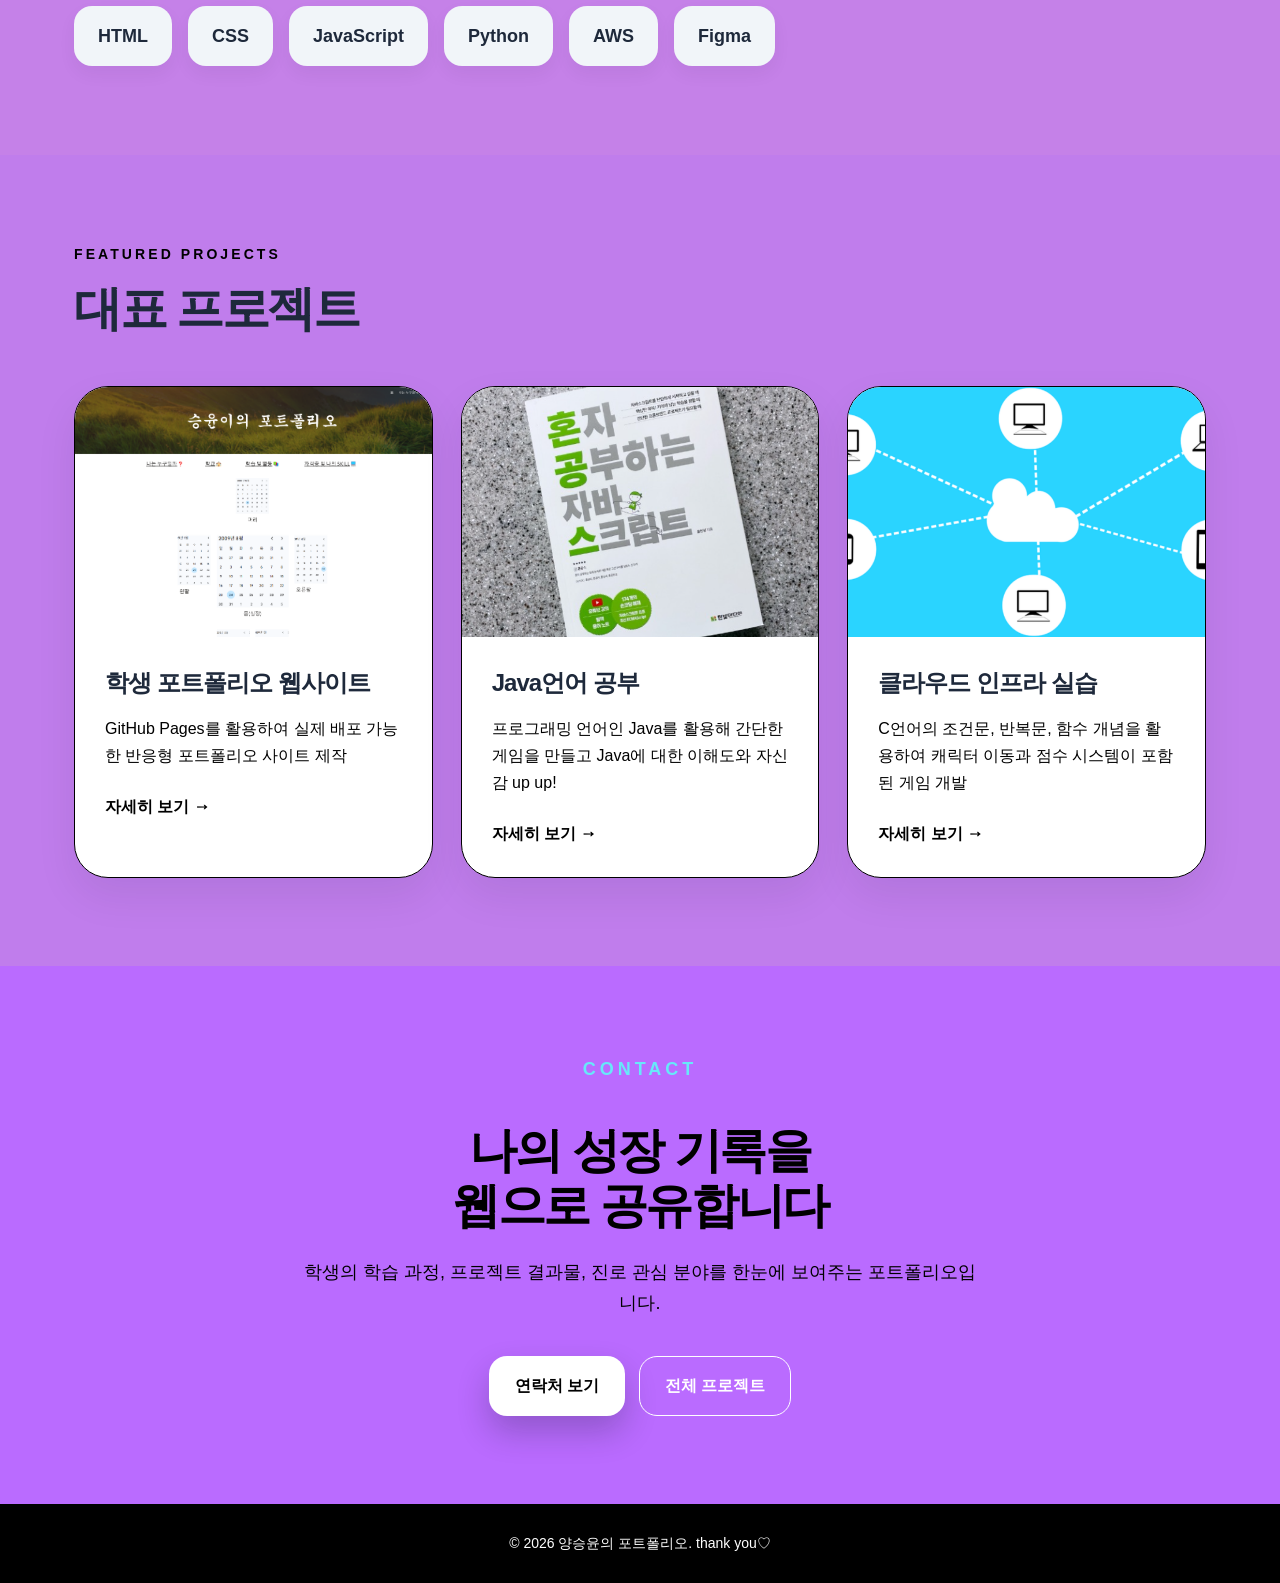
==== commit 1208b81a: "Add files via upload" ====
--- a/index.html
+++ b/index.html
@@ -101,9 +101,9 @@
           </div>
         </article>
         <article class="project-card">
-          <img src="images/image02.jpg" alt="클라우드 프로젝트 이미지">
+          <img src="images/image06.png" alt="클라우드 프로젝트 이미지">
           <div class="project-body">
-            <h3>C언어를 활용한 게임개발</h3>
+            <h3>클라우드 인프라 실습</h3>
             <p>C언어의 조건문, 반복문, 함수 개념을 활용하여 캐릭터 이동과 점수 시스템이 포함된 게임 개발</p>
             <a href="projects/project3.html" class="project-link">자세히 보기 →</a>
           </div>
@@ -118,14 +118,14 @@
       <h2 class="section-title">나의 성장 기록을<br>웹으로 공유합니다</h2>
       <p>학생의 학습 과정, 프로젝트 결과물, 진로 관심 분야를 한눈에 보여주는 포트폴리오입니다.</p>
       <div class="button-group" style="justify-content:center;">
-        <a href="contact.html" class="btn btn-primary">연락처 보기(누르지 마시오)</a>
+        <a href="contact.html" class="btn btn-primary">연락처 보기</a>
         <a href="projects.html" class="btn btn-secondary">전체 프로젝트</a>
       </div>
     </div>
   </div>
 
   <footer>
-  © 2026 학생 포트폴리오. All Rights Reserved.
+  © 2026 양승윤의 포트폴리오. thank you♡
 </footer>
 </body>
 </html>
--- a/css/style.css
+++ b/css/style.css
@@ -10,7 +10,7 @@
 
 body {
   font-family: "Noto Sans KR", "Pretendard", Arial, sans-serif;
-  background: #f8fafc;
+  background: #c07dec;
   color: #1e293b;
   line-height: 1.7;
 }
@@ -29,9 +29,9 @@
   position: sticky;
   top: 0;
   z-index: 50;
-  background: rgba(190, 162, 214, 0.88);
+  background: rgba(177, 89, 255, 0.88);
   backdrop-filter: blur(14px);
-  border-bottom: 1px solid #6a009b;
+  border-bottom: 1px solid #6a009b00;
 }
 
 .nav {
@@ -95,7 +95,7 @@
 }
 
 .eyebrow {
-  color: #ffffff;
+  color: #bb8fc4;
   text-transform: uppercase;
   letter-spacing: 0.3em;
   font-size: 14px;
@@ -113,7 +113,7 @@
 
 .hero-desc {
   max-width: 560px;
-  color: #e2e8f0;
+  color: #ffffff;
   font-size: 19px;
   margin-bottom: 40px;
 }
@@ -136,8 +136,8 @@
 }
 
 .btn-primary {
-  background: white;
-  color: #155e75;
+  background: rgb(255, 255, 255);
+  color: #000000;
   box-shadow: 0 16px 32px rgba(15, 23, 42, 0.24);
 }
 
@@ -147,7 +147,7 @@
 }
 
 .btn-secondary {
-  border-color: rgba(255, 255, 255, 0.36);
+  border-color: rgb(255, 255, 255);
   color: white;
 }
 
@@ -180,8 +180,8 @@
 }
 
 .page-title {
-  background: linear-gradient(135deg, #0e7490, #1e3a8a);
-  color: white;
+  background: linear-gradient(135deg, #b35ef8, #f0c8ff);
+  color: rgb(0, 0, 0);
 }
 
 .page-title-inner {
@@ -198,7 +198,7 @@
 }
 
 .page-title p {
-  color: #dbeafe;
+  color: #000000;
   font-size: 18px;
 }
 
@@ -210,7 +210,7 @@
 }
 
 .section-kicker {
-  color: #0e7490;
+  color: #000000;
   text-transform: uppercase;
   letter-spacing: 0.22em;
   font-size: 14px;
@@ -227,7 +227,7 @@
 }
 
 .lead {
-  color: #475569;
+  color: #000000;
   font-size: 18px;
   line-height: 1.9;
 }
@@ -241,11 +241,11 @@
 }
 
 .card {
-  background: white;
+  background: rgb(255, 255, 255);
   border: 1px solid #e2e8f0;
   border-radius: 30px;
   padding: 32px;
-  box-shadow: 0 14px 34px rgba(15, 23, 42, 0.08);
+  box-shadow: 0 14px 34px rgba(0, 0, 0, 0.08);
 }
 
 .stat-grid {
@@ -257,7 +257,7 @@
 .stat-card {
   padding: 32px;
   border-radius: 30px;
-  background: white;
+  background: rgb(255, 255, 255);
   border: 1px solid #e2e8f0;
   box-shadow: 0 14px 34px rgba(15, 23, 42, 0.08);
 }
@@ -283,7 +283,7 @@
 
 .stat-card.dark .stat-number,
 .stat-card.accent .stat-number {
-  color: white;
+  color: rgb(255, 255, 255);
 }
 
 .stat-label {
@@ -293,14 +293,14 @@
 
 .stat-card.dark .stat-label,
 .stat-card.accent .stat-label {
-  color: #cbd5e1;
+  color: #ffffff;
 }
 
 .skills-wrap {
   max-width: none;
-  background: white;
-  border-top: 1px solid #e2e8f0;
-  border-bottom: 1px solid #e2e8f0;
+  background: rgba(199, 130, 231, 0.877);
+  border-top: 1px solid #106de700;
+  border-bottom: 1px solid #00000000;
 }
 
 .skills-inner {
@@ -328,7 +328,7 @@
 }
 
 .skill:hover {
-  background: #0e7490;
+  background: #000000;
   color: white;
   transform: translateY(-3px);
 }
@@ -344,8 +344,8 @@
 .project-card {
   overflow: hidden;
   border-radius: 34px;
-  background: white;
-  border: 1px solid #e2e8f0;
+  background: rgb(255, 255, 255);
+  border: 1px solid #000000;
   box-shadow: 0 18px 40px rgba(15, 23, 42, 0.08);
   transition: 0.3s ease;
 }
@@ -374,12 +374,12 @@
 
 .project-body p,
 .card p {
-  color: #64748b;
+  color: #000000;
   margin-bottom: 24px;
 }
 
 .project-link {
-  color: #0e7490;
+  color: #000000;
   font-weight: 950;
 }
 
@@ -398,7 +398,7 @@
 }
 
 .info-item strong {
-  color: #0e7490;
+  color: #000000;
   min-width: 110px;
 }
 
@@ -409,11 +409,11 @@
 }
 
 .timeline-item {
-  background: white;
-  border-left: 6px solid #0e7490;
+  background: rgb(255, 255, 255);
+  border-left: 6px solid rgba(126, 0, 175, 0.884);
   border-radius: 22px;
   padding: 26px;
-  border-top: 1px solid #e2e8f0;
+  border-top: 1px solid #ffffff;
   border-right: 1px solid #e2e8f0;
   border-bottom: 1px solid #e2e8f0;
   box-shadow: 0 12px 28px rgba(15, 23, 42, 0.06);
@@ -421,7 +421,7 @@
 
 .timeline-item span {
   display: inline-block;
-  color: #0e7490;
+  color: rgb(0, 0, 0);
   font-weight: 900;
   margin-bottom: 8px;
 }
@@ -446,7 +446,7 @@
 
 .badge {
   background: #e0f2fe;
-  color: #075985;
+  color: #000000;
   border-radius: 999px;
   padding: 8px 14px;
   font-weight: 900;
@@ -455,8 +455,8 @@
 
 .contact {
   max-width: none;
-  background: #0f172a;
-  color: white;
+  background: #ba6bff;
+  color: rgb(0, 0, 0);
 }
 
 .contact-inner {
@@ -471,15 +471,15 @@
 }
 
 .contact p {
-  color: #cbd5e1;
+  color: #000000;
   max-width: 680px;
   margin: 0 auto 38px;
   font-size: 18px;
 }
 
 footer {
-  background: #020617;
-  color: #94a3b8;
+  background: #000000;
+  color: #ffffff;
   text-align: center;
   padding: 28px 16px;
   font-size: 14px;
@@ -547,3 +547,4 @@
     gap: 4px;
   }
 }
+
